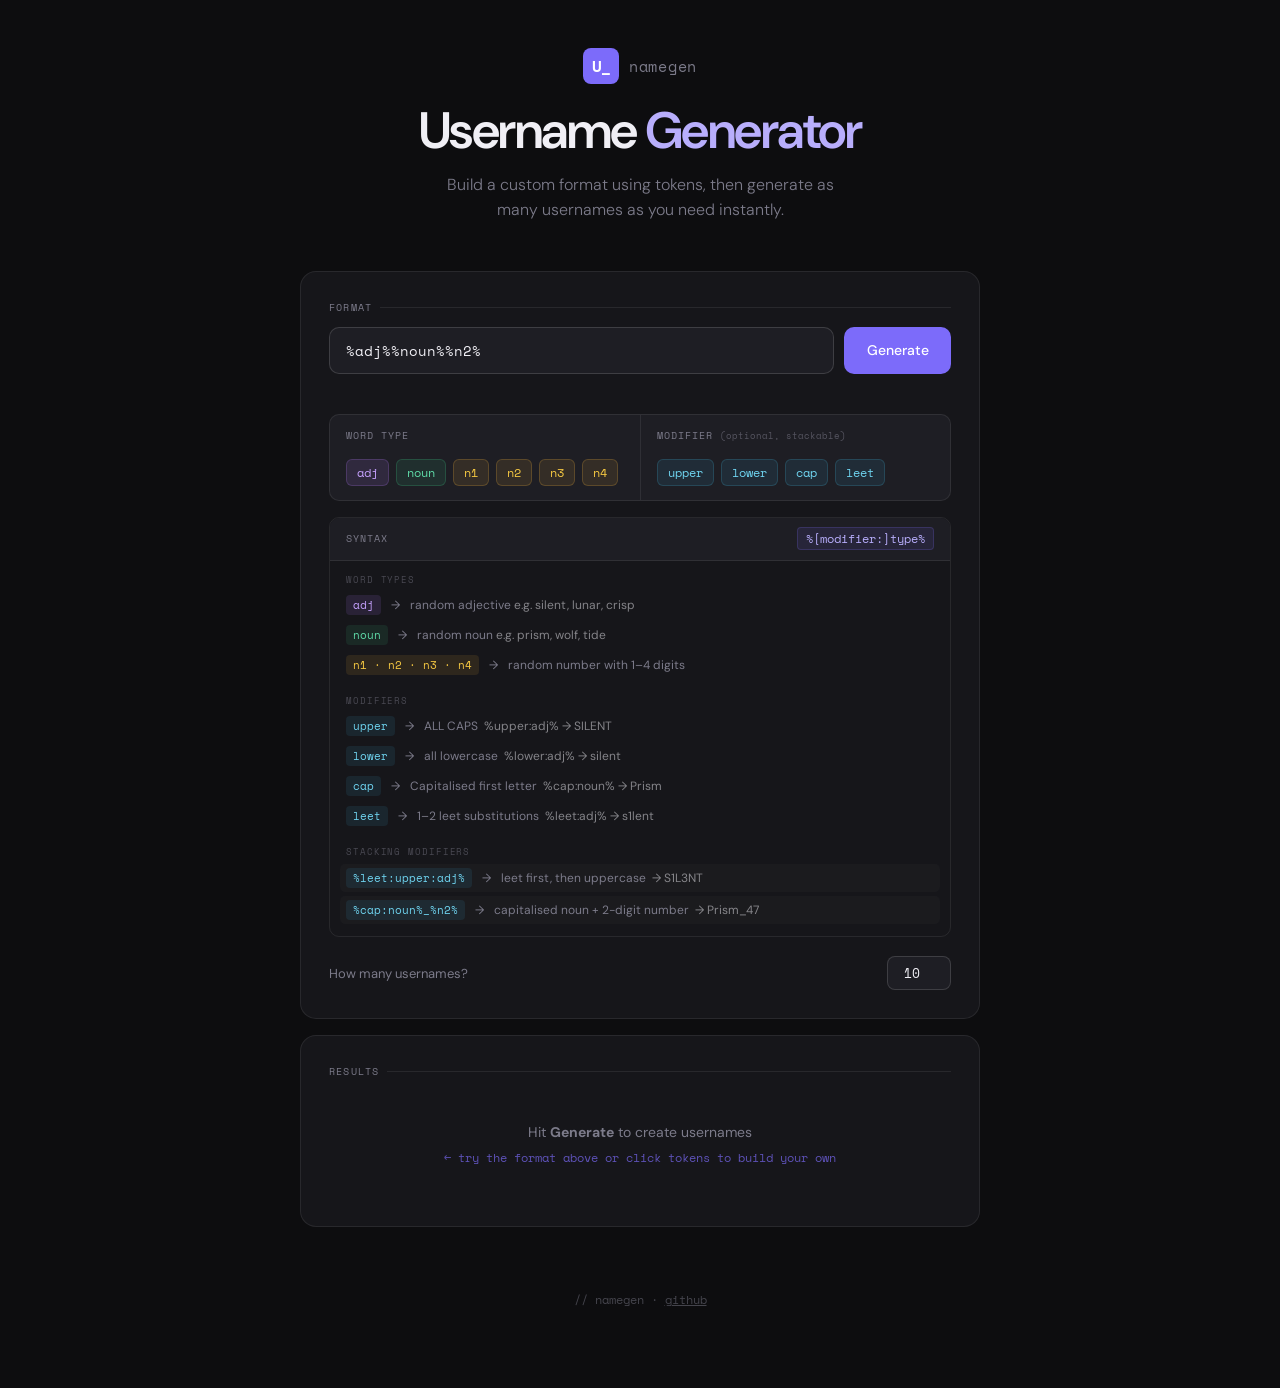
==== index.html @ 0dfabb5b "create name generator interface" ====
<!DOCTYPE html>
<html lang="en">
<head>
  <meta charset="UTF-8">
  <meta name="viewport" content="width=device-width, initial-scale=1.0">
  <title>Username Generator</title>
  <link href="https://fonts.googleapis.com/css2?family=Space+Mono:wght@400;700&family=DM+Sans:wght@300;400;500;600&display=swap" rel="stylesheet">
  <link rel="stylesheet" href="style.css">
</head>
<body>

<header>
  <div class="logo-mark">
    <div class="logo-icon">U_</div>
    <span class="logo-text">namegen</span>
  </div>
  <h1>Username <span>Generator</span></h1>
  <p class="subtitle">Build a custom format using tokens, then generate as many usernames as you need instantly.</p>
</header>

<div class="card">
  <div class="section-label">Format</div>

  <div class="format-row">
    <input class="format-input" id="format-input" type="text" value="%adj%%noun%%n2%" placeholder="%adj%%noun%%n2%">
    <button class="btn-generate" id="generate-btn">Generate</button>
  </div>

  <div class="error-msg" id="error-msg"></div>

  <!-- Token builder -->
  <div class="builder">

    <div class="builder-col">
      <div class="builder-col-label">Word type</div>
      <div class="tokens-grid">
        <span class="token adj"  data-token="adj">adj</span>
        <span class="token noun" data-token="noun">noun</span>
        <span class="token num"  data-token="n1">n1</span>
        <span class="token num"  data-token="n2">n2</span>
        <span class="token num"  data-token="n3">n3</span>
        <span class="token num"  data-token="n4">n4</span>
      </div>
    </div>

    <div class="builder-divider"></div>

    <div class="builder-col">
      <div class="builder-col-label">Modifier <span class="builder-col-hint">(optional, stackable)</span></div>
      <div class="tokens-grid">
        <span class="token mod" data-mod="upper">upper</span>
        <span class="token mod" data-mod="lower">lower</span>
        <span class="token mod" data-mod="cap">cap</span>
        <span class="token mod" data-mod="leet">leet</span>
      </div>
    </div>

  </div>

  <!-- Syntax reference -->
  <div class="syntax-block">
    <div class="syntax-header">
      <span class="syntax-title">Syntax</span>
      <code class="syntax-pattern">%[modifier:]type%</code>
    </div>
    <div class="syntax-rows">

      <div class="syntax-section-label">Word types</div>
      <div class="syntax-row">
        <code class="syn-token adj">adj</code>
        <span class="syn-arrow">→</span>
        <span class="syn-desc">random adjective <em>e.g. silent, lunar, crisp</em></span>
      </div>
      <div class="syntax-row">
        <code class="syn-token noun">noun</code>
        <span class="syn-arrow">→</span>
        <span class="syn-desc">random noun <em>e.g. prism, wolf, tide</em></span>
      </div>
      <div class="syntax-row">
        <code class="syn-token num">n1 · n2 · n3 · n4</code>
        <span class="syn-arrow">→</span>
        <span class="syn-desc">random number with 1–4 digits</span>
      </div>

      <div class="syntax-section-label">Modifiers</div>
      <div class="syntax-row">
        <code class="syn-token mod">upper</code>
        <span class="syn-arrow">→</span>
        <span class="syn-desc">ALL CAPS &nbsp;<em>%upper:adj% → SILENT</em></span>
      </div>
      <div class="syntax-row">
        <code class="syn-token mod">lower</code>
        <span class="syn-arrow">→</span>
        <span class="syn-desc">all lowercase &nbsp;<em>%lower:adj% → silent</em></span>
      </div>
      <div class="syntax-row">
        <code class="syn-token mod">cap</code>
        <span class="syn-arrow">→</span>
        <span class="syn-desc">Capitalised first letter &nbsp;<em>%cap:noun% → Prism</em></span>
      </div>
      <div class="syntax-row">
        <code class="syn-token mod">leet</code>
        <span class="syn-arrow">→</span>
        <span class="syn-desc">1–2 leet substitutions &nbsp;<em>%leet:adj% → s1lent</em></span>
      </div>

      <div class="syntax-section-label">Stacking modifiers</div>
      <div class="syntax-row syntax-row--example">
        <code class="syn-token mod">%leet:upper:adj%</code>
        <span class="syn-arrow">→</span>
        <span class="syn-desc">leet first, then uppercase &nbsp;<em>→ S1L3NT</em></span>
      </div>
      <div class="syntax-row syntax-row--example">
        <code class="syn-token mod">%cap:noun%_%n2%</code>
        <span class="syn-arrow">→</span>
        <span class="syn-desc">capitalised noun + 2-digit number &nbsp;<em>→ Prism_47</em></span>
      </div>

    </div>
  </div>

  <div class="count-row">
    <span class="count-label">How many usernames?</span>
    <input class="count-input" id="count-input" type="number" min="1" max="50" value="10">
  </div>
</div>

<div class="card" id="results-card">
  <div class="section-label">Results</div>
  <div id="results-list" class="results-list">
    <div class="empty-state">
      Hit <strong>Generate</strong> to create usernames
      <div class="hint">← try the format above or click tokens to build your own</div>
    </div>
  </div>
  <div class="copy-all-row" id="copy-all-row" style="display:none">
    <button class="btn-copy-all" id="copy-all-btn">Copy all</button>
  </div>
</div>

<footer>// namegen · <a href="https://github.com/Yorxck/namegen/tree/main">github</a></footer>

<script src="generator.js"></script>
</body>
</html>
---- style.css ----
/* =============================================
   Username Generator — Stylesheet
   ============================================= */

/* === Reset === */

*, *::before, *::after {
  box-sizing: border-box;
  margin: 0;
  padding: 0;
}

/* === Variables === */

:root {
  --bg: #0d0d0f;
  --surface: #16161a;
  --surface2: #1e1e24;
  --border: rgba(255, 255, 255, 0.08);
  --border2: rgba(255, 255, 255, 0.14);
  --text: #f0eff5;
  --muted: #7c7b8a;
  --accent: #7c6bfa;
  --accent2: #b8aefc;
  --green: #3ecf8e;
  --red: #f06060;
  --mono: 'Space Mono', monospace;
  --sans: 'DM Sans', sans-serif;
  --radius: 10px;
  --radius-lg: 16px;
}

/* === Base === */

body {
  font-family: var(--sans);
  background: var(--bg);
  color: var(--text);
  min-height: 100vh;
  display: flex;
  flex-direction: column;
  align-items: center;
  padding: 3rem 1.5rem 5rem;
}

/* === Header === */

header {
  text-align: center;
  margin-bottom: 3rem;
}

.logo-mark {
  display: inline-flex;
  align-items: center;
  gap: 10px;
  margin-bottom: 1.2rem;
}

.logo-icon {
  width: 36px;
  height: 36px;
  background: var(--accent);
  border-radius: 8px;
  display: flex;
  align-items: center;
  justify-content: center;
  font-family: var(--mono);
  font-size: 16px;
  font-weight: 700;
  color: #fff;
  letter-spacing: -1px;
}

.logo-text {
  font-family: var(--mono);
  font-size: 15px;
  color: var(--muted);
  letter-spacing: 0.05em;
}

h1 {
  font-size: clamp(2rem, 5vw, 3.2rem);
  font-weight: 600;
  letter-spacing: -0.03em;
  line-height: 1.1;
  margin-bottom: 0.75rem;
}

h1 span {
  color: var(--accent2);
}

.subtitle {
  color: var(--muted);
  font-size: 1rem;
  font-weight: 300;
  max-width: 420px;
  margin: 0 auto;
  line-height: 1.6;
}

/* === Card === */

.card {
  background: var(--surface);
  border: 1px solid var(--border);
  border-radius: var(--radius-lg);
  padding: 1.75rem;
  width: 100%;
  max-width: 680px;
  margin-bottom: 1rem;
}

.section-label {
  font-family: var(--mono);
  font-size: 10px;
  letter-spacing: 0.12em;
  text-transform: uppercase;
  color: var(--muted);
  margin-bottom: 0.75rem;
  display: flex;
  align-items: center;
  gap: 8px;
}

.section-label::after {
  content: '';
  flex: 1;
  height: 1px;
  background: var(--border);
}

/* === Format row === */

.format-row {
  display: flex;
  gap: 10px;
  align-items: stretch;
}

.format-input {
  flex: 1;
  background: var(--surface2);
  border: 1px solid var(--border2);
  border-radius: var(--radius);
  padding: 0.75rem 1rem;
  font-family: var(--mono);
  font-size: 14px;
  color: var(--text);
  outline: none;
  transition: border-color 0.2s;
}

.format-input:focus {
  border-color: var(--accent);
}

.format-input::placeholder {
  color: var(--muted);
}

/* === Buttons === */

.btn-generate {
  padding: 0.75rem 1.4rem;
  background: var(--accent);
  border: none;
  border-radius: var(--radius);
  color: #fff;
  font-family: var(--sans);
  font-size: 14px;
  font-weight: 500;
  cursor: pointer;
  white-space: nowrap;
  transition: background 0.15s, transform 0.1s;
}

.btn-generate:hover  { background: #6a59e8; }
.btn-generate:active { transform: scale(0.97); }

.btn-copy-all {
  background: none;
  border: 1px solid var(--border2);
  border-radius: 8px;
  color: var(--muted);
  font-size: 13px;
  font-family: var(--sans);
  padding: 6px 14px;
  cursor: pointer;
  transition: all 0.15s;
}

.btn-copy-all:hover {
  color: var(--text);
  background: var(--surface2);
}

/* === Token pills === */

.tokens-grid {
  display: flex;
  flex-wrap: wrap;
  gap: 7px;
  margin-top: 1rem;
}

.token {
  font-family: var(--mono);
  font-size: 12px;
  padding: 4px 10px;
  border-radius: 6px;
  cursor: pointer;
  border: 1px solid transparent;
  transition: all 0.15s;
  user-select: none;
}

.token.adj  { background: rgba(180, 120, 250, 0.12); color: #c4a0fc; border-color: rgba(180, 120, 250, 0.2); }
.token.noun { background: rgba(62, 207, 142, 0.10);  color: #5fdba8;  border-color: rgba(62, 207, 142, 0.2); }
.token.num  { background: rgba(250, 184, 60, 0.10);  color: #f5c842;  border-color: rgba(250, 184, 60, 0.2); }
.token.mod  { background: rgba(60, 180, 220, 0.10);  color: #6fd4f0;  border-color: rgba(60, 180, 220, 0.2); }

.token:hover { filter: brightness(1.2); transform: translateY(-1px); }

/* === Count row === */

.count-row {
  display: flex;
  align-items: center;
  justify-content: space-between;
  margin-top: 1.2rem;
  gap: 12px;
}

.count-label {
  font-size: 13px;
  color: var(--muted);
}

.count-input {
  width: 64px;
  background: var(--surface2);
  border: 1px solid var(--border2);
  border-radius: 8px;
  padding: 6px 10px;
  font-family: var(--mono);
  font-size: 13px;
  color: var(--text);
  text-align: center;
  outline: none;
  transition: border-color 0.2s;
}

.count-input:focus { border-color: var(--accent); }

/* === Results === */

.results-list {
  display: flex;
  flex-direction: column;
  gap: 8px;
}

.result-item {
  display: flex;
  align-items: center;
  gap: 12px;
  background: var(--surface2);
  border: 1px solid var(--border);
  border-radius: var(--radius);
  padding: 0.75rem 1rem;
  transition: border-color 0.2s;
  animation: fadeSlide 0.25s ease both;
}

.result-item:hover { border-color: var(--border2); }

@keyframes fadeSlide {
  from { opacity: 0; transform: translateY(6px); }
  to   { opacity: 1; transform: translateY(0); }
}

.result-text {
  flex: 1;
  font-family: var(--mono);
  font-size: 15px;
  letter-spacing: 0.02em;
  word-break: break-all;
}

.copy-btn {
  background: none;
  border: 1px solid var(--border2);
  border-radius: 6px;
  color: var(--muted);
  font-family: var(--mono);
  font-size: 11px;
  padding: 4px 10px;
  cursor: pointer;
  transition: all 0.15s;
  white-space: nowrap;
  flex-shrink: 0;
}

.copy-btn:hover  { border-color: var(--accent); color: var(--accent2); }
.copy-btn.copied { border-color: var(--green);  color: var(--green); }

.copy-all-row {
  display: flex;
  justify-content: flex-end;
  margin-top: 0.75rem;
}

/* === Token builder === */

.builder {
  display: flex;
  flex-wrap: wrap;
  gap: 0;
  margin-top: 1rem;
  background: var(--surface2);
  border: 1px solid var(--border);
  border-radius: var(--radius);
  overflow: hidden;
}

.builder-col {
  flex: 1;
  min-width: 140px;
  padding: 0.85rem 1rem;
}

.builder-divider {
  width: 1px;
  background: var(--border);
  align-self: stretch;
}

.builder-col-label {
  font-family: var(--mono);
  font-size: 10px;
  letter-spacing: 0.1em;
  text-transform: uppercase;
  color: var(--muted);
  margin-bottom: 0.6rem;
}

.builder-col-hint {
  font-size: 9px;
  opacity: 0.6;
  text-transform: none;
  letter-spacing: 0;
}

.token.mod { background: rgba(60, 180, 220, 0.10); color: #6fd4f0; border-color: rgba(60, 180, 220, 0.2); }

/* === Syntax reference === */

.syntax-block {
  margin-top: 1rem;
  border: 1px solid var(--border);
  border-radius: var(--radius);
  overflow: hidden;
}

.syntax-header {
  display: flex;
  align-items: center;
  justify-content: space-between;
  padding: 0.6rem 1rem;
  background: var(--surface2);
  border-bottom: 1px solid var(--border);
}

.syntax-title {
  font-family: var(--mono);
  font-size: 10px;
  letter-spacing: 0.1em;
  text-transform: uppercase;
  color: var(--muted);
}

.syntax-pattern {
  font-family: var(--mono);
  font-size: 12px;
  color: var(--accent2);
  background: rgba(124, 107, 250, 0.1);
  padding: 2px 8px;
  border-radius: 4px;
  border: 1px solid rgba(124, 107, 250, 0.2);
}

.syntax-rows {
  padding: 0.75rem 1rem;
  display: flex;
  flex-direction: column;
  gap: 4px;
}

.syntax-section-label {
  font-family: var(--mono);
  font-size: 9px;
  letter-spacing: 0.1em;
  text-transform: uppercase;
  color: var(--muted);
  opacity: 0.5;
  margin-top: 0.75rem;
  margin-bottom: 2px;
}

.syntax-section-label:first-child { margin-top: 0; }

.syntax-row {
  display: flex;
  align-items: baseline;
  gap: 10px;
  padding: 3px 0;
}

.syntax-row--example {
  background: rgba(255, 255, 255, 0.02);
  border-radius: 5px;
  padding: 4px 6px;
  margin: 0 -6px;
}

.syn-token {
  font-family: var(--mono);
  font-size: 11px;
  padding: 2px 7px;
  border-radius: 4px;
  white-space: nowrap;
  flex-shrink: 0;
}

.syn-token.adj  { background: rgba(180, 120, 250, 0.12); color: #c4a0fc; }
.syn-token.noun { background: rgba(62, 207, 142, 0.10);  color: #5fdba8; }
.syn-token.num  { background: rgba(250, 184, 60, 0.10);  color: #f5c842; }
.syn-token.mod  { background: rgba(60, 180, 220, 0.10);  color: #6fd4f0; }

.syn-arrow {
  color: var(--muted);
  font-size: 12px;
  flex-shrink: 0;
}

.syn-desc {
  font-size: 12px;
  color: var(--muted);
  line-height: 1.4;
}

.syn-desc em {
  font-style: normal;
  color: var(--text);
  opacity: 0.5;
}

/* === Legend (kept for dot classes) === */

.legend-dot {
  width: 8px;
  height: 8px;
  border-radius: 50%;
  flex-shrink: 0;
}

.dot-adj  { background: #c4a0fc; }
.dot-noun { background: #5fdba8; }
.dot-num  { background: #f5c842; }

/* === Error === */

.error-msg {
  font-size: 12px;
  color: var(--red);
  margin-top: 6px;
  font-family: var(--mono);
  min-height: 18px;
}

/* === Empty state === */

.empty-state {
  text-align: center;
  padding: 2rem;
  color: var(--muted);
  font-size: 14px;
}

.empty-state .hint {
  font-family: var(--mono);
  font-size: 12px;
  color: var(--accent);
  margin-top: 0.5rem;
  opacity: 0.7;
}

/* === Footer === */

footer {
  margin-top: 3rem;
  color: var(--muted);
  font-size: 12px;
  font-family: var(--mono);
  text-align: center;
  opacity: 0.5;
}

footer > a {
    color: var(--muted)
}
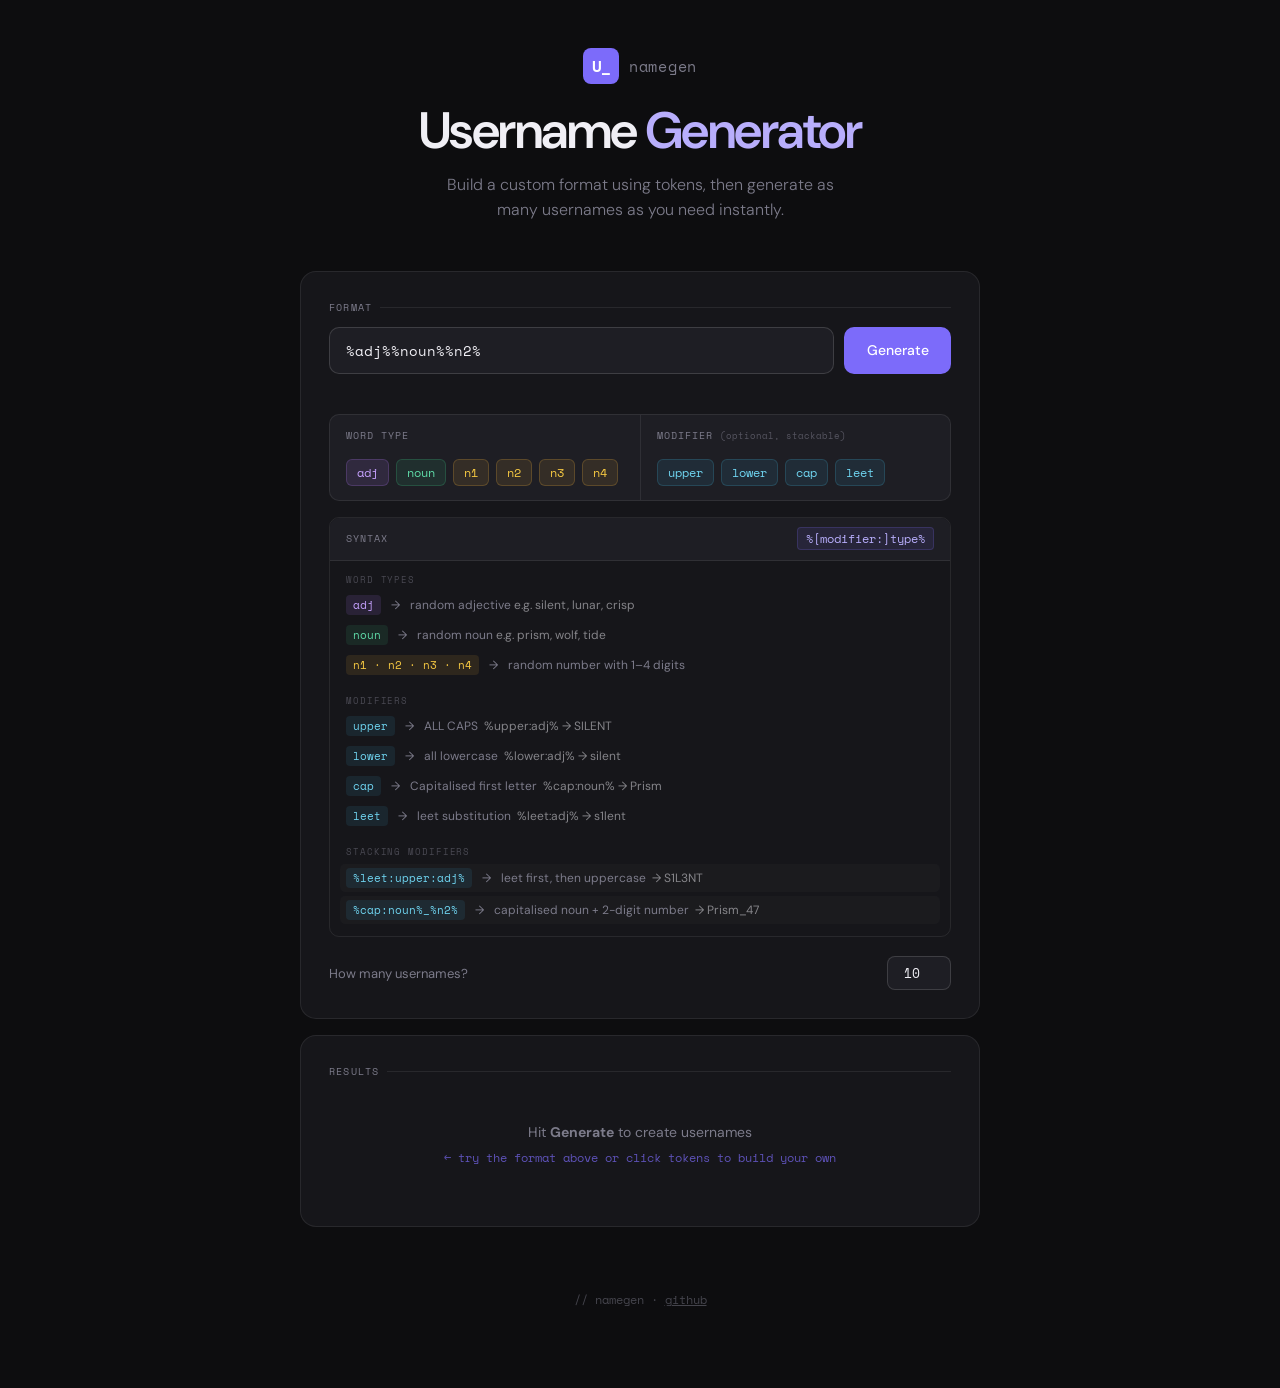
==== commit dacdc650: "created nouns and adj text files, created functions to pull random nouns, adjectives and numbers" ====
--- a/index.html
+++ b/index.html
@@ -3,7 +3,7 @@
 <head>
   <meta charset="UTF-8">
   <meta name="viewport" content="width=device-width, initial-scale=1.0">
-  <title>Username Generator</title>
+  <title>namegen</title>
   <link href="https://fonts.googleapis.com/css2?family=Space+Mono:wght@400;700&family=DM+Sans:wght@300;400;500;600&display=swap" rel="stylesheet">
   <link rel="stylesheet" href="style.css">
 </head>
@@ -101,7 +101,7 @@
       <div class="syntax-row">
         <code class="syn-token mod">leet</code>
         <span class="syn-arrow">→</span>
-        <span class="syn-desc">1–2 leet substitutions &nbsp;<em>%leet:adj% → s1lent</em></span>
+        <span class="syn-desc">leet substitution &nbsp;<em>%leet:adj% → s1lent</em></span>
       </div>
 
       <div class="syntax-section-label">Stacking modifiers</div>
@@ -138,7 +138,7 @@
   </div>
 </div>
 
-<footer>// namegen · <a href="https://github.com/Yorxck/namegen/tree/main">github</a></footer>
+<footer>// namegen · <a href="https://github.com/Yorxck/namegen/tree/main" target="_blank">github</a></footer>
 
 <script src="generator.js"></script>
 </body>
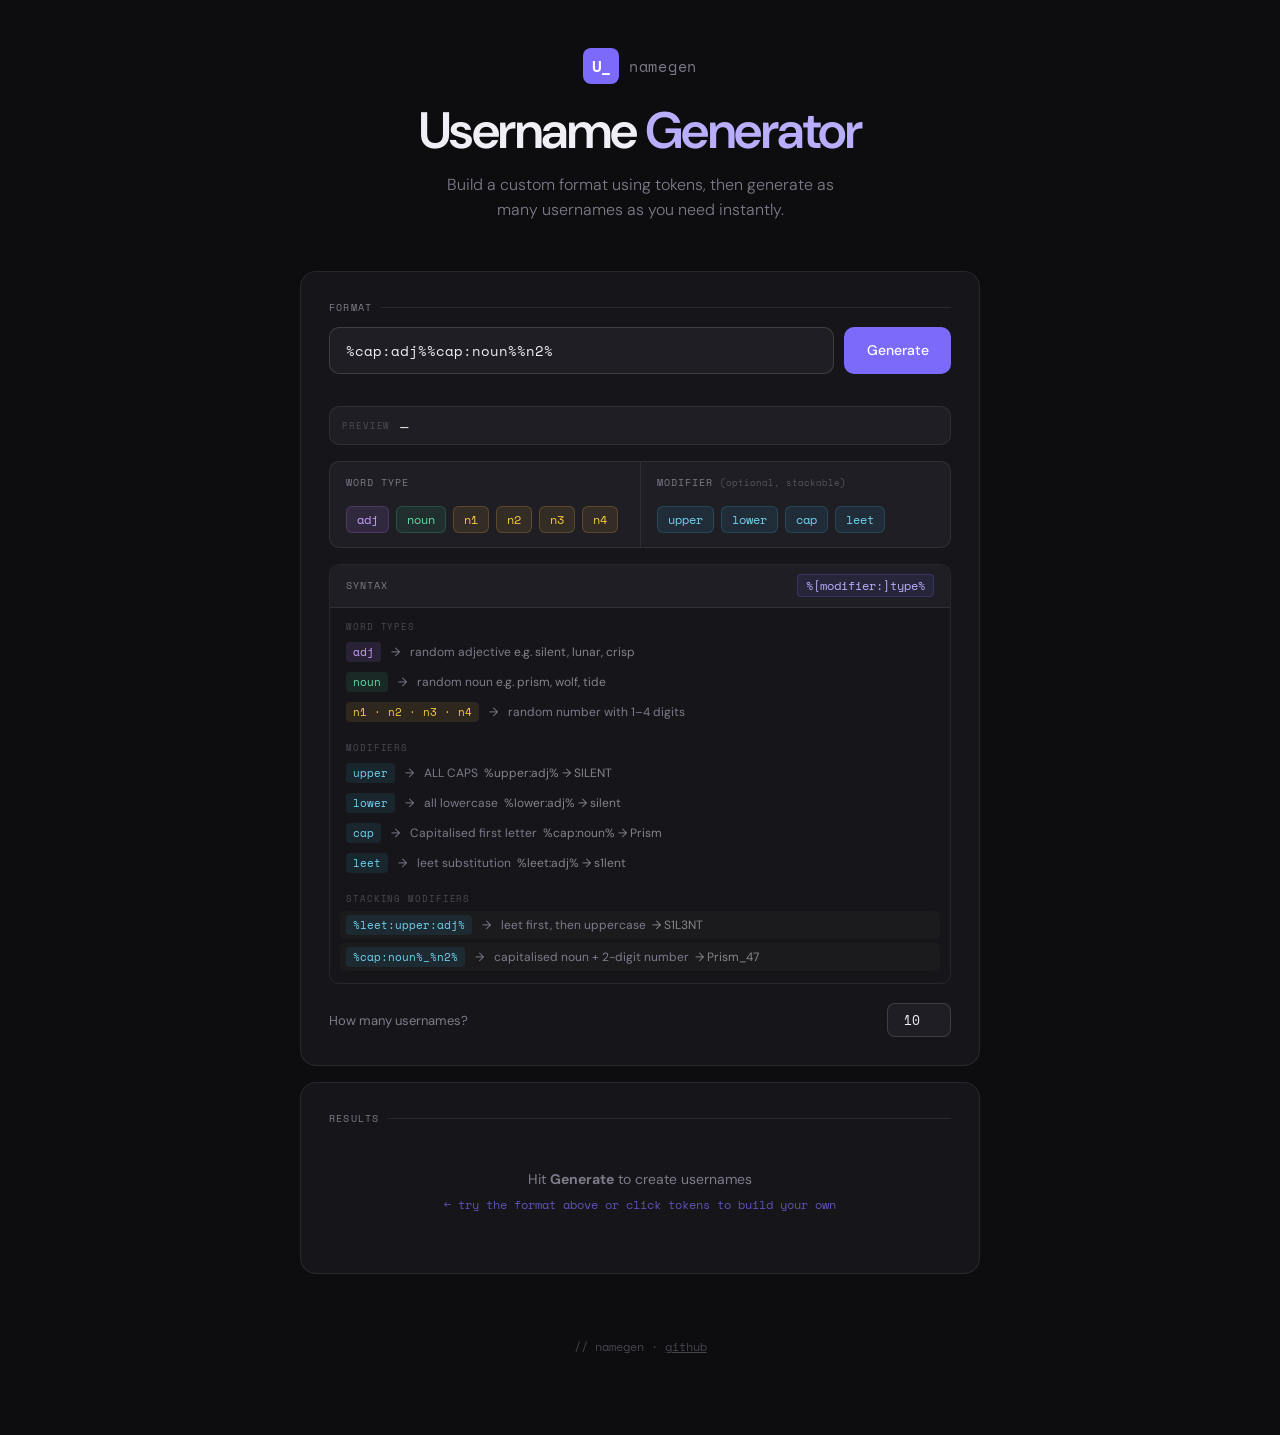
==== commit c3afa568: "added preview and actually printing the results to the html" ====
--- a/index.html
+++ b/index.html
@@ -22,24 +22,29 @@
   <div class="section-label">Format</div>
 
   <div class="format-row">
-    <input class="format-input" id="format-input" type="text" value="%adj%%noun%%n2%" placeholder="%adj%%noun%%n2%">
+    <input class="format-input" id="format-input" type="text" value="%cap:adj%%cap:noun%%n2%" placeholder="%cap:adj%%cap:noun%%n2%">
     <button class="btn-generate" id="generate-btn">Generate</button>
   </div>
 
   <div class="error-msg" id="error-msg"></div>
+
+  <div class="format-preview" id="format-preview">
+    <span class="format-preview-label">preview</span>
+    <span class="format-preview-text" id="format-preview-text">—</span>
+  </div>
 
   <!-- Token builder -->
   <div class="builder">
 
     <div class="builder-col">
       <div class="builder-col-label">Word type</div>
-      <div class="tokens-grid">
-        <span class="token adj"  data-token="adj">adj</span>
-        <span class="token noun" data-token="noun">noun</span>
-        <span class="token num"  data-token="n1">n1</span>
-        <span class="token num"  data-token="n2">n2</span>
-        <span class="token num"  data-token="n3">n3</span>
-        <span class="token num"  data-token="n4">n4</span>
+      <div class="tokens-grid" id="tokens-chips">
+        <span class="token adj"  data="adj">adj</span>
+        <span class="token noun" data="noun">noun</span>
+        <span class="token num"  data="n1">n1</span>
+        <span class="token num"  data="n2">n2</span>
+        <span class="token num"  data="n3">n3</span>
+        <span class="token num"  data="n4">n4</span>
       </div>
     </div>
 
@@ -47,11 +52,11 @@
 
     <div class="builder-col">
       <div class="builder-col-label">Modifier <span class="builder-col-hint">(optional, stackable)</span></div>
-      <div class="tokens-grid">
-        <span class="token mod" data-mod="upper">upper</span>
-        <span class="token mod" data-mod="lower">lower</span>
-        <span class="token mod" data-mod="cap">cap</span>
-        <span class="token mod" data-mod="leet">leet</span>
+      <div class="tokens-grid" id="modifier-chips">
+        <span class="token mod" data="upper">upper</span>
+        <span class="token mod" data="lower">lower</span>
+        <span class="token mod" data="cap">cap</span>
+        <span class="token mod" data="leet">leet</span>
       </div>
     </div>
 
--- a/style.css
+++ b/style.css
@@ -302,9 +302,16 @@
   white-space: nowrap;
   flex-shrink: 0;
 }
-
+ 
 .copy-btn:hover  { border-color: var(--accent); color: var(--accent2); }
-.copy-btn.copied { border-color: var(--green);  color: var(--green); }
+.copy-btn.copied { border-color: var(--green);  color: var(--green); animation: copiedPop 0.3s ease; }
+ 
+@keyframes copiedPop {
+  0%   { transform: scale(1); }
+  40%  { transform: scale(1.18); }
+  70%  { transform: scale(0.93); }
+  100% { transform: scale(1); }
+}
 
 .copy-all-row {
   display: flex;
@@ -480,6 +487,37 @@
   min-height: 18px;
 }
 
+/* === Format preview === */
+ 
+.format-preview {
+  display: flex;
+  align-items: center;
+  gap: 10px;
+  margin-top: 8px;
+  padding: 8px 12px;
+  background: var(--surface2);
+  border: 1px solid var(--border);
+  border-radius: var(--radius);
+  min-height: 38px;
+}
+ 
+.format-preview-label {
+  font-family: var(--mono);
+  font-size: 9px;
+  letter-spacing: 0.1em;
+  text-transform: uppercase;
+  color: var(--muted);
+  opacity: 0.5;
+  flex-shrink: 0;
+}
+ 
+.format-preview-text {
+  font-family: var(--mono);
+  font-size: 14px;
+  color: var(--text);
+  word-break: break-all;
+}
+
 /* === Empty state === */
 
 .empty-state {
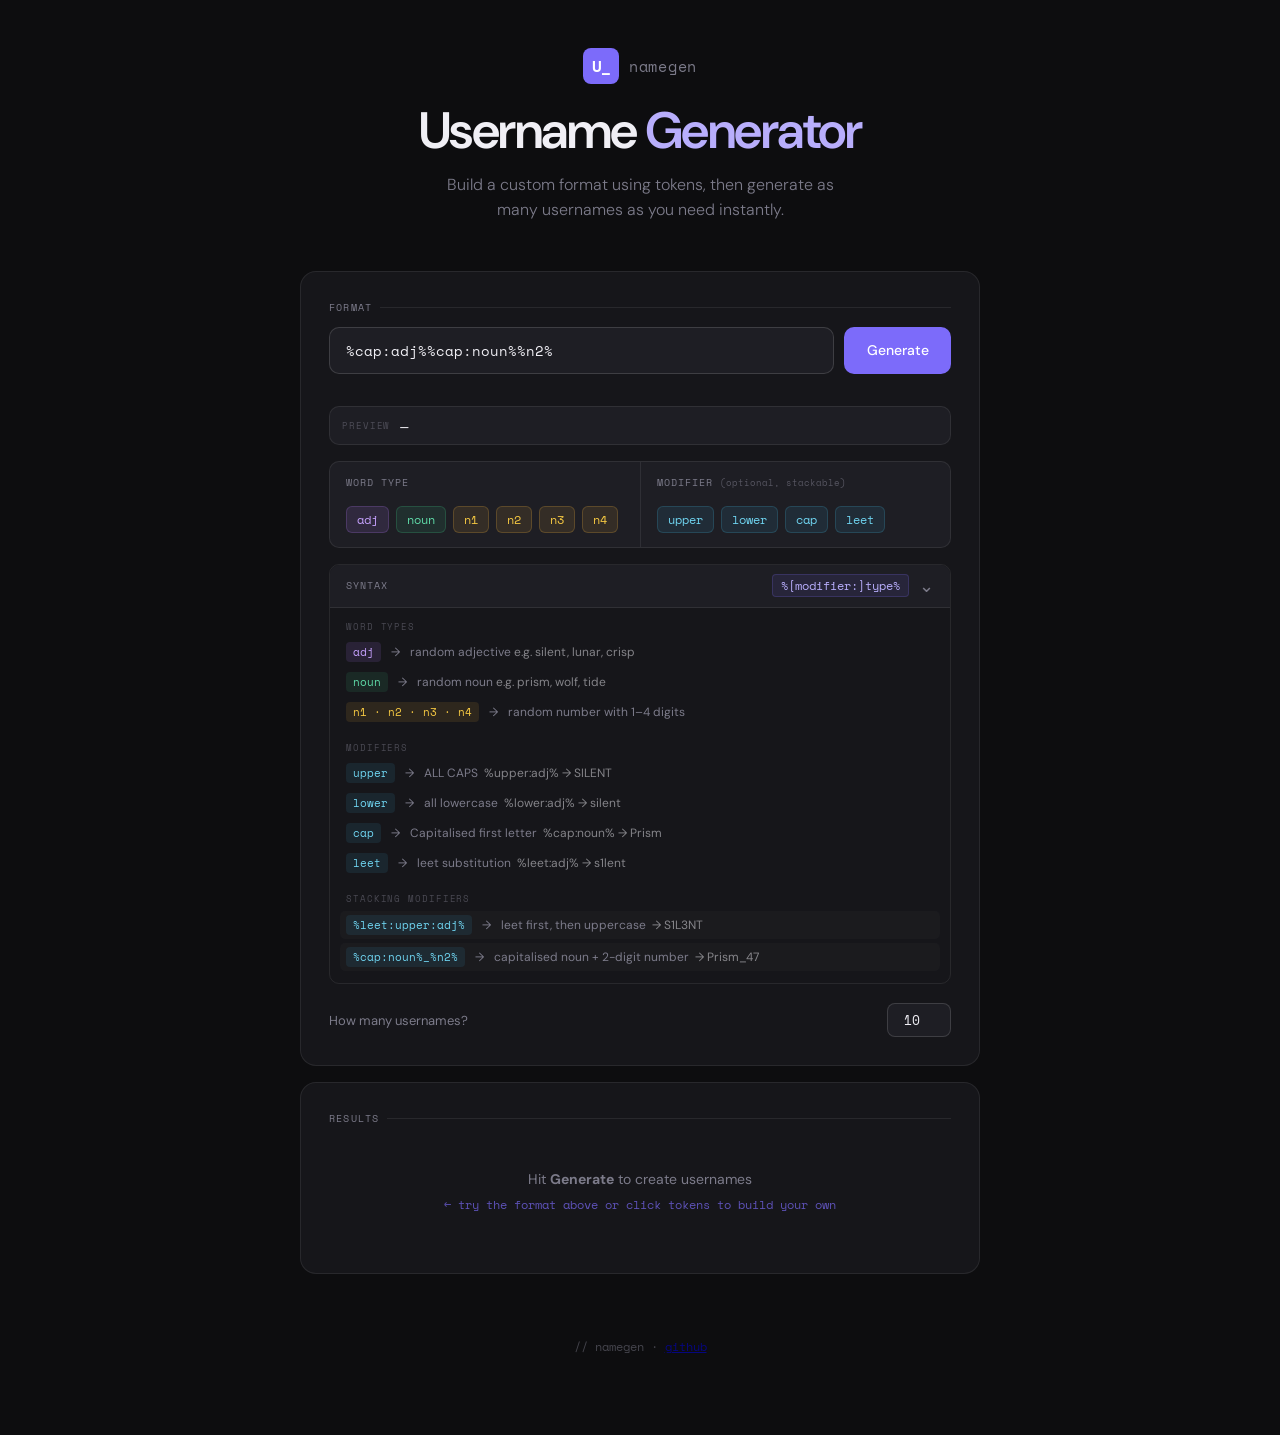
==== commit 20dfaefd: "type shit" ====
--- a/index.html
+++ b/index.html
@@ -63,10 +63,13 @@
   </div>
 
   <!-- Syntax reference -->
-  <div class="syntax-block">
-    <div class="syntax-header">
+  <div class="syntax-block" id="syntax-block">
+    <div class="syntax-header" id="syntax-toggle">
       <span class="syntax-title">Syntax</span>
-      <code class="syntax-pattern">%[modifier:]type%</code>
+      <div class="syntax-header-right">
+        <code class="syntax-pattern">%[modifier:]type%</code>
+        <span class="syntax-chevron">&#8964;</span>
+      </div>
     </div>
     <div class="syntax-rows">
 
--- a/style.css
+++ b/style.css
@@ -302,10 +302,10 @@
   white-space: nowrap;
   flex-shrink: 0;
 }
- 
+
 .copy-btn:hover  { border-color: var(--accent); color: var(--accent2); }
 .copy-btn.copied { border-color: var(--green);  color: var(--green); animation: copiedPop 0.3s ease; }
- 
+
 @keyframes copiedPop {
   0%   { transform: scale(1); }
   40%  { transform: scale(1.18); }
@@ -371,6 +371,9 @@
   overflow: hidden;
 }
 
+.syntax-block--collapsed .syntax-rows { display: none; }
+.syntax-block--collapsed .syntax-header { border-bottom: none; }
+
 .syntax-header {
   display: flex;
   align-items: center;
@@ -378,7 +381,28 @@
   padding: 0.6rem 1rem;
   background: var(--surface2);
   border-bottom: 1px solid var(--border);
-}
+  cursor: pointer;
+  user-select: none;
+  transition: background 0.15s;
+}
+
+.syntax-header:hover { background: var(--surface); }
+
+.syntax-header-right {
+  display: flex;
+  align-items: center;
+  gap: 10px;
+}
+
+.syntax-chevron {
+  font-size: 18px;
+  color: var(--muted);
+  line-height: 1;
+  transition: transform 0.2s ease;
+  display: inline-block;
+}
+
+.syntax-block--collapsed .syntax-chevron { transform: rotate(-90deg); }
 
 .syntax-title {
   font-family: var(--mono);
@@ -488,7 +512,7 @@
 }
 
 /* === Format preview === */
- 
+
 .format-preview {
   display: flex;
   align-items: center;
@@ -500,7 +524,7 @@
   border-radius: var(--radius);
   min-height: 38px;
 }
- 
+
 .format-preview-label {
   font-family: var(--mono);
   font-size: 9px;
@@ -510,7 +534,7 @@
   opacity: 0.5;
   flex-shrink: 0;
 }
- 
+
 .format-preview-text {
   font-family: var(--mono);
   font-size: 14px;
@@ -544,8 +568,4 @@
   font-family: var(--mono);
   text-align: center;
   opacity: 0.5;
-}
-
-footer > a {
-    color: var(--muted)
 }
